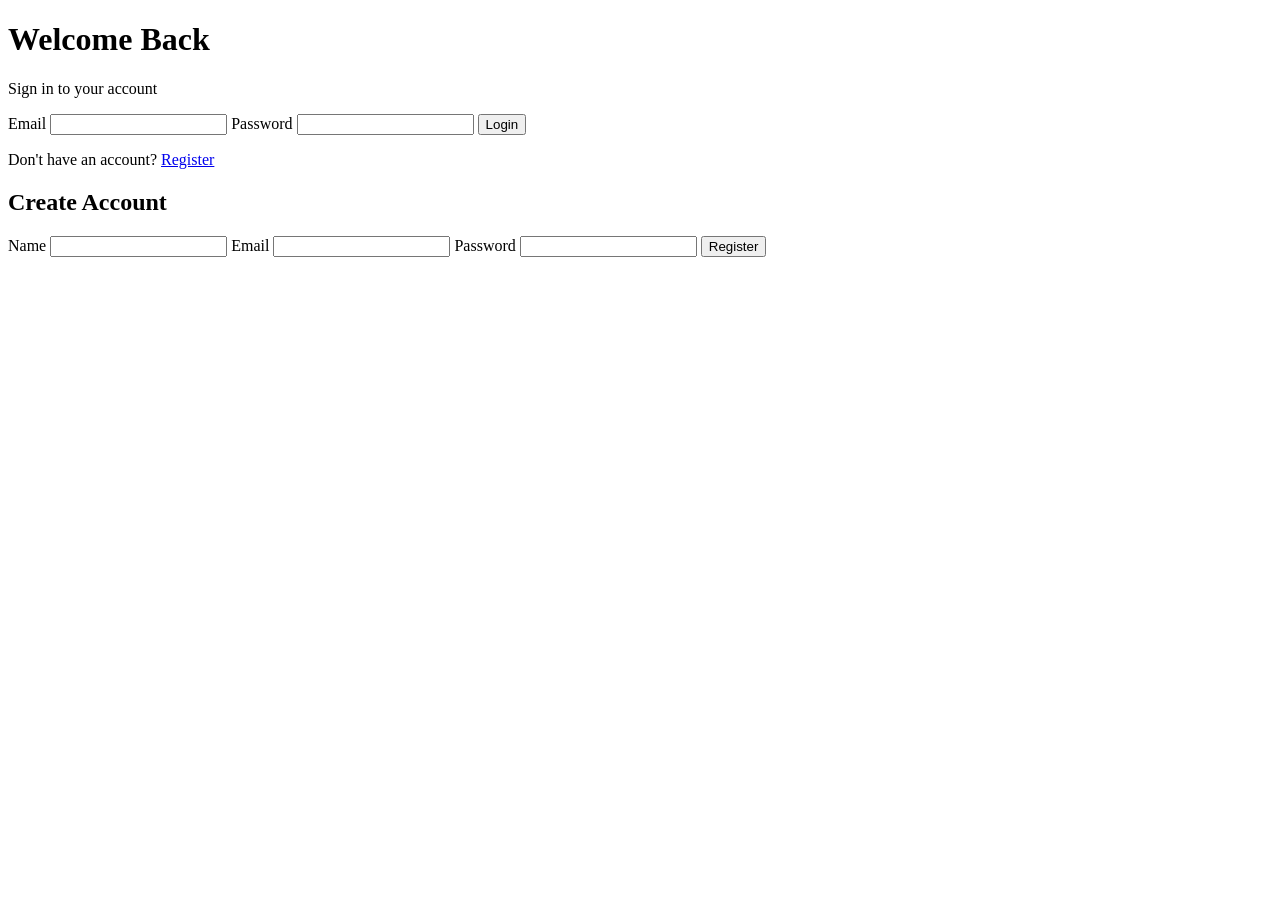
==== frontend/dashboard.html @ c13893e8 "Add files via upload" ====
<!DOCTYPE html>
<html lang="en">

<head>
  <meta charset="UTF-8">
  <meta name="viewport" content="width=device-width, initial-scale=1.0">
  <title>Dashboard</title>
  <link rel="stylesheet" href="app.js">
</head>

<body>

  <main class="card">

    <h1>Dashboard</h1>

    <p id="welcome">Loading...</p>

    <button id="logout">Logout</button>

  </main>

  <script>

    const API_URL = "https://login-system-97ea.onrender.com";

    const token = localStorage.getItem("token");

    if (!token) {
      window.location.href = "index.html";
    }

    fetch(`${API_URL}/api/profile`, {
      headers: {
        Authorization: `Bearer ${token}`
      }
    })

    .then(response => {

      if (!response.ok) {
        throw new Error();
      }

      return response.json();

    })

    .then(data => {

      document.getElementById("welcome").textContent =
        `Welcome, ${data.user.name} (${data.user.email})`;

    })

    .catch(() => {

      localStorage.removeItem("token");

      window.location.href = "index.html";

    });

    document.getElementById("logout").addEventListener("click", () => {

      localStorage.removeItem("token");

      window.location.href = "index.html";

    });

  </script>

</body>

</html>
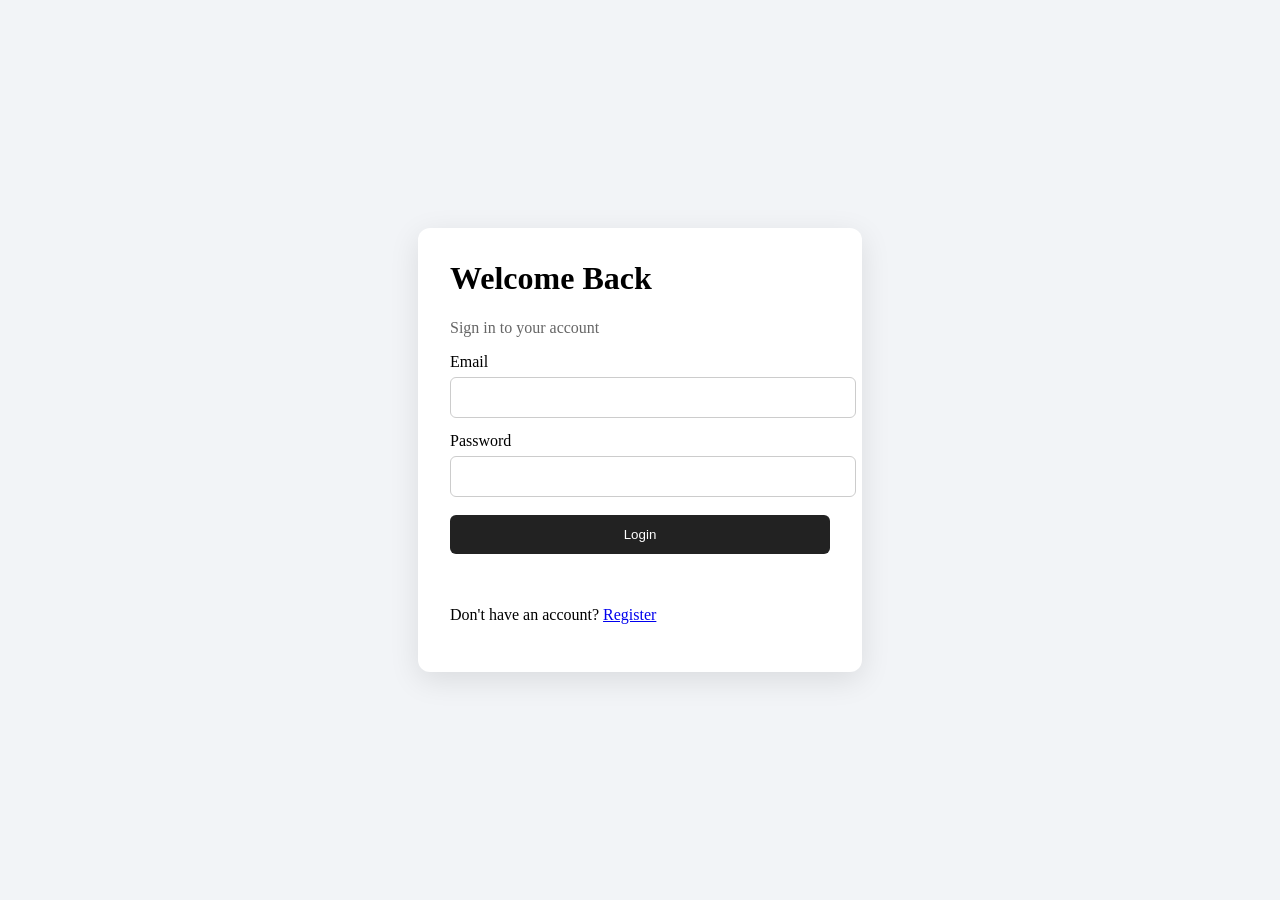
==== commit 5cc1f1be: "Enhance dashboard with image gallery Added an image container with multiple images to the dashboard." ====
--- a/frontend/dashboard.html
+++ b/frontend/dashboard.html
@@ -5,7 +5,7 @@
   <meta charset="UTF-8">
   <meta name="viewport" content="width=device-width, initial-scale=1.0">
   <title>Dashboard</title>
-  <link rel="stylesheet" href="app.js">
+  <link rel="stylesheet" href="style.css">
 </head>
 
 <body>
@@ -16,7 +16,28 @@
 
     <p id="welcome">Loading...</p>
 
+    <div class="image-container">
+
+    <div class="image-box">
+        <img src="462752d4-5e5b-4752-8660-2df24066969d-removebg-preview.png" alt="Image 1">
+    </div>
+
+    <div class="image-box">
+        <img src="download.jpg" alt="Image 2">
+    </div>
+
+    <div class="image-box">
+        <img src="download (1).jpg" alt="Image 3">
+    </div>
+
+    <div class="image-box">
+        <img src="531f5be0-67ce-42e6-bd6c-63e06c748147-removebg-preview.png" alt="Image 4">
+    </div>
+
+</div>
+
     <button id="logout">Logout</button>
+    
 
   </main>
 
@@ -73,4 +94,4 @@
 
 </body>
 
-</html>+</html>
--- a/frontend/style.css
+++ b/frontend/style.css
@@ -0,0 +1,60 @@
+body {
+  margin: 0;
+  min-height: 100vh;
+  display: flex;
+  justify-content: center;
+  align-items: center;
+  background: #f2f4f7;
+}
+
+.card {
+  width: 380px;
+  max-width: 90%;
+  padding: 32px;
+  background: white;
+  border-radius: 12px;
+  box-shadow: 0 8px 30px rgba(0,0,0,.10);
+}
+
+h1, h2 {
+  margin-top: 0;
+}
+
+.subtitle {
+  color: #666;
+}
+
+label {
+  display: block;
+  margin: 14px 0 6px;
+}
+
+input {
+  width: 100%;
+  padding: 12px;
+  border: 1px solid #ccc;
+  border-radius: 6px;
+}
+
+button {
+  width: 100%;
+  margin-top: 18px;
+  padding: 12px;
+  border: 0;
+  border-radius: 6px;
+  background: #222;
+  color: white;
+  cursor: pointer;
+}
+
+button:hover {
+  opacity: .9;
+}
+
+.hidden {
+  display: none;
+}
+
+#message, #registerMessage {
+  min-height: 20px;
+}
